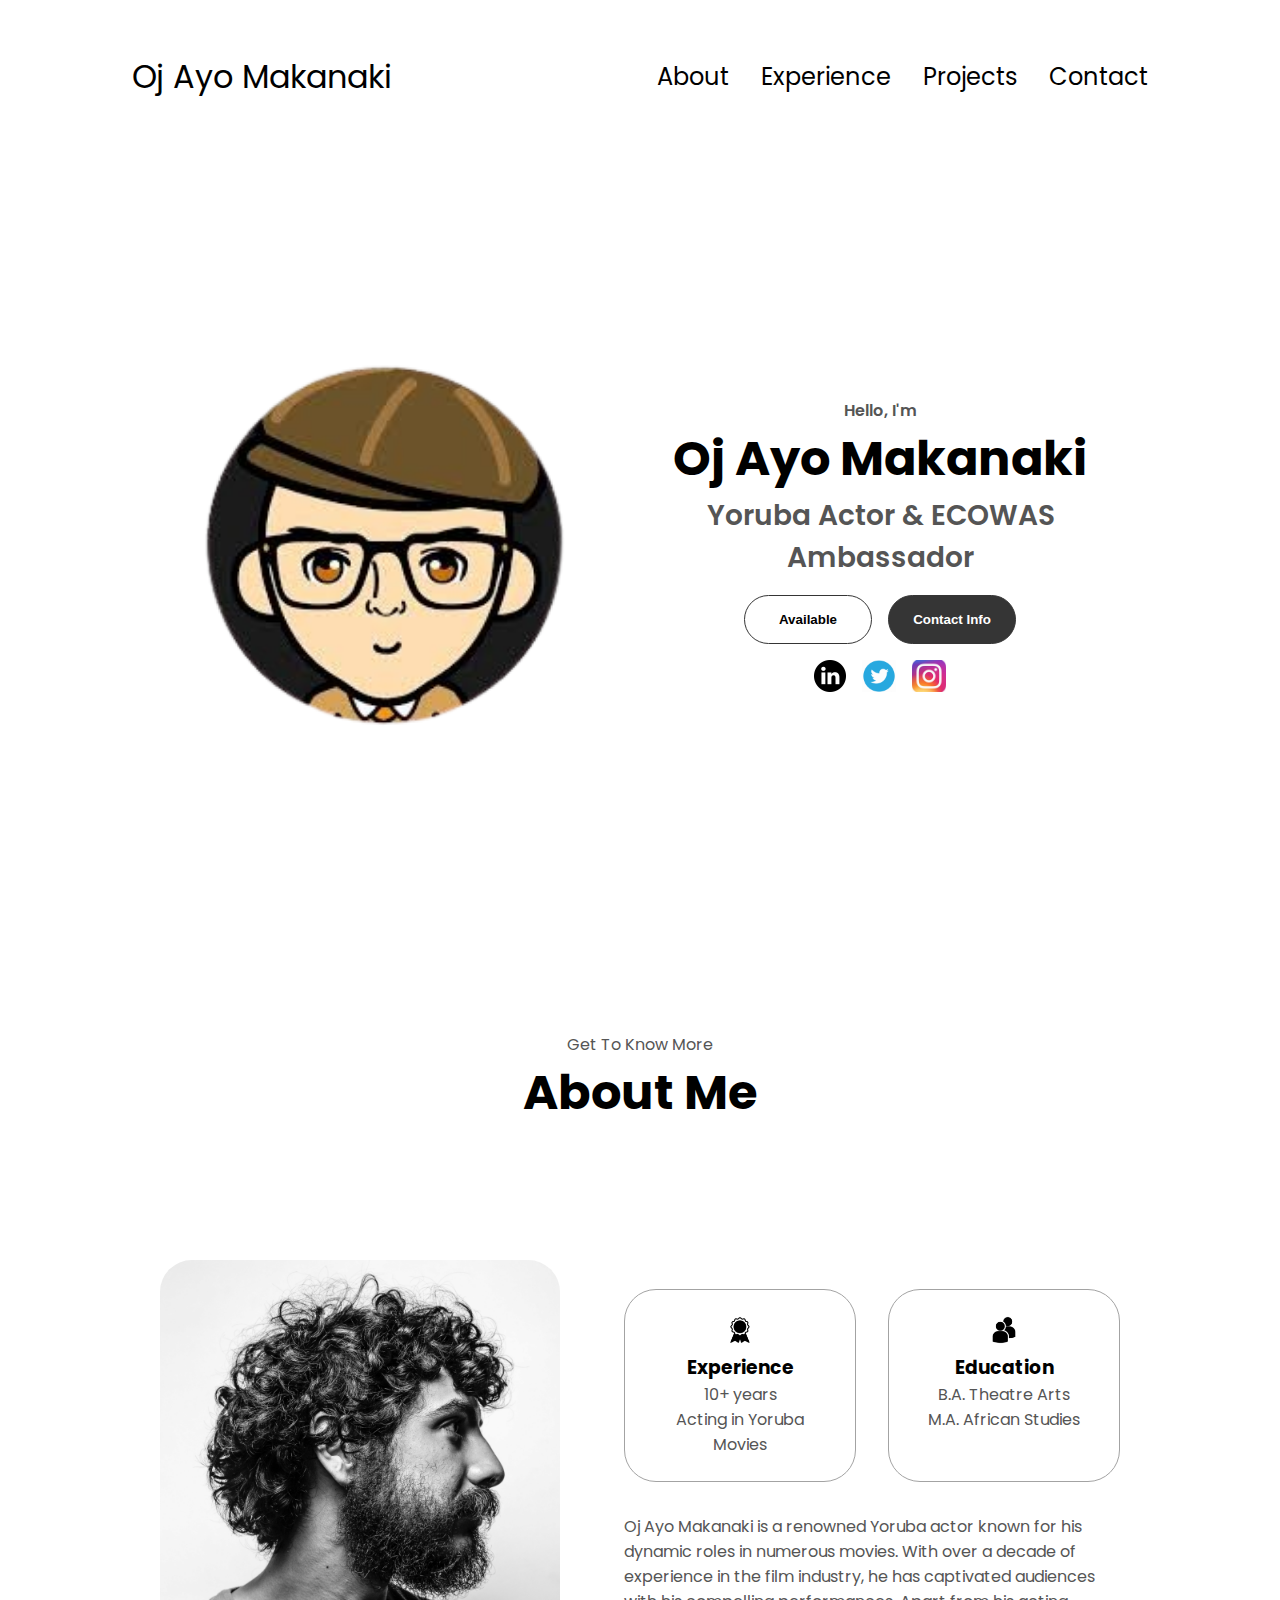
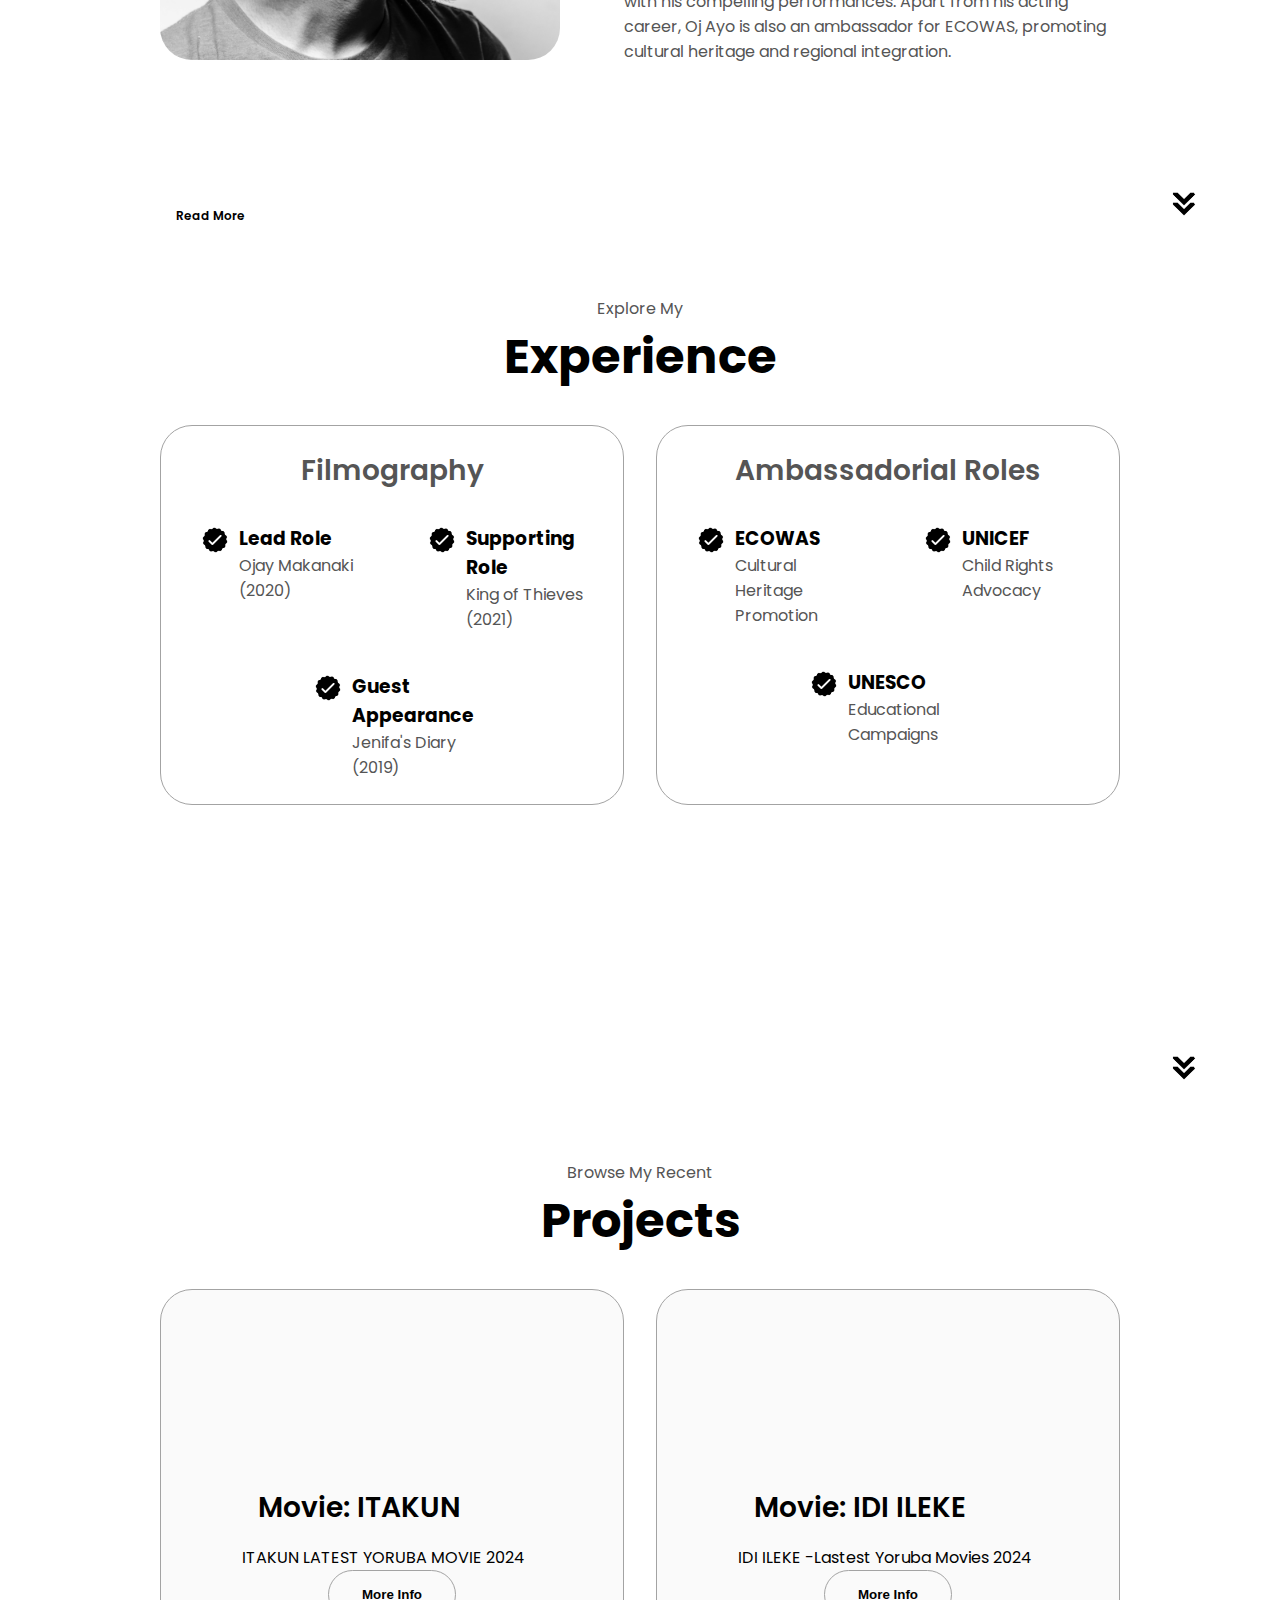
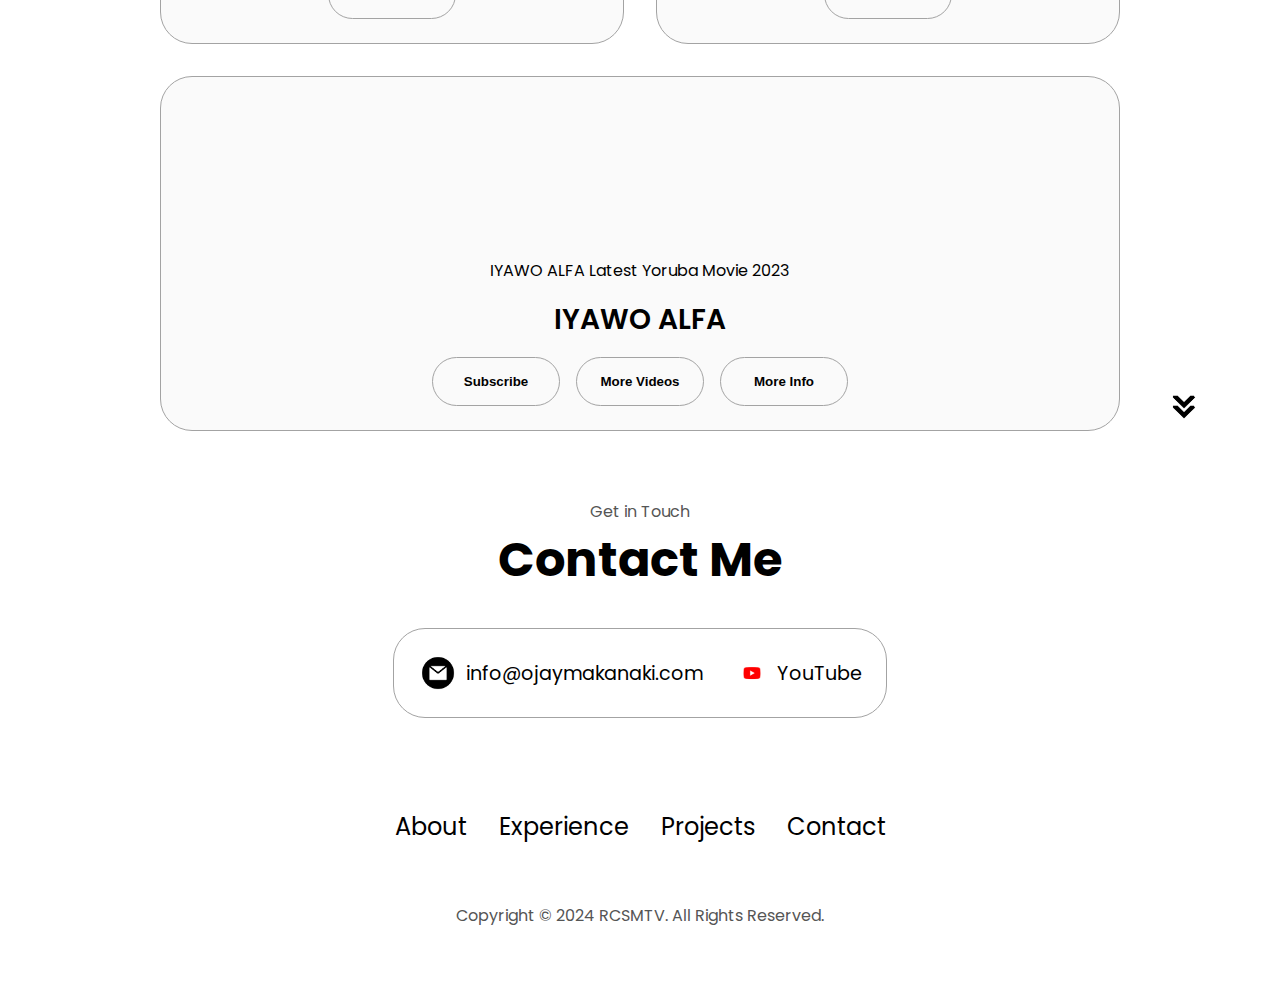
==== index.html @ 29697726 "ojay" ====
<!DOCTYPE html>
<html lang="en">
  <head>
    <meta charset="UTF-8" />
    <meta http-equiv="X-UA-Compatible" content="IE=edge" />
    <meta name="viewport" content="width=device-width, initial-scale=1.0" />
    <title>Oj Ayo Makanaki - Official Website</title>
    <link rel="icon" type="image/x-icon" href="assets/ojaysecond.webp">
    <link rel="stylesheet" href="style.css" />
    <link rel="stylesheet" href="https://cdnjs.cloudflare.com/ajax/libs/font-awesome/5.15.4/css/all.min.css">

    <link rel="stylesheet" href="mediaqueries.css" />
  </head>
  <body>
    <nav id="desktop-nav">
      <div class="logo">Oj Ayo Makanaki</div>
      <div>
        <ul class="nav-links">
          <li><a href="#about">About</a></li>
          <li><a href="#experience">Experience</a></li>
          <li><a href="#projects">Projects</a></li>
          <li><a href="#contact">Contact</a></li>
          <link rel="stylesheet" href="https://cdnjs.cloudflare.com/ajax/libs/font-awesome/4.7.0/css/font-awesome.min.css">

        </ul>
      </div>
    </nav>
    <nav id="hamburger-nav">
      <div class="logo">Oj Ayo Makanaki</div>
      <div class="hamburger-menu">
       <div class="flexmode">
        <div class="theme-toggle" onclick="toggleMode()">
              <i id="theme-icon" class="fas fa-sun"></i>
            </div>
        <div class="hamburger-icon" onclick="toggleMenu()">
          <span></span>
          <span></span>
          <span></span>
        </div>
      </div>
        <div class="menu-links">
          <li><a href="about.html" onclick="toggleMenu()">About</a></li>
          <li><a href="#experience" onclick="toggleMenu()">Experience</a></li>
          <li><a href="project.html" onclick="toggleMenu()">Projects</a></li>
          <li><a href="#contact" onclick="toggleMenu()">Contact</a></li>

        </div>
      </div>
    </nav>
    <section id="profile">
      <div class="section__pic-container">
        <img src="./assets/ojaypassport.png" alt="Oj Ayo Makanaki profile picture" />
      </div>
      <div class="section__text">
        <p class="section__text__p1">Hello, I'm</p>
        <h1 class="title">Oj Ayo Makanaki</h1>
        <p class="section__text__p2">Yoruba Actor & ECOWAS Ambassador</p>
        <div class="btn-container">
          <button
            class="btn btn-color-2"
            onclick="window.open('https://wa.me/+2348055644866')"
            
          >
            Available
          </button>
          <button class="btn btn-color-1" onclick="location.href='#contact'">
            Contact Info
          </button>
        </div>
        <div id="socials-container">
          <img
            src="./assets/linkedin.png"
            alt="My LinkedIn profile"
            class="icon"
            onclick="location.href='https://linkedin.com/'"
          />
          <img
            src="./assets/twitter.png"
            alt="My Twitter profile"
            class="icon"
            onclick="location.href='https://x.com/OJORCSM/'"
            />
          <img
            src="./assets/instagram.jpeg"
            alt="My Instagram profile"
            class="icon"
            onclick="location.href='https://www.instagram.com/royalcomputersystems/'"
            />
        </div>
      </div>
    </section>
    <section id="about">
      <p class="section__text__p1">Get To Know More</p>
      <h1 class="title">About Me</h1>
      <div class="section-container">
        <div class="section__pic-container">
          <img
            src="./assets/about-pic.png"
            alt="Profile picture"
            class="about-pic"
          />
        </div>
        <div class="about-details-container">
          <div class="about-containers">
            <div class="details-container">
              <img
                src="./assets/experience.png"
                alt="Experience icon"
                class="icon"
              />
              <h3>Experience</h3>
              <p>10+ years <br />Acting in Yoruba Movies</p>
            </div>
            <div class="details-container">
              <img
                src="./assets/education.png"
                alt="Education icon"
                class="icon"
              />
              <h3>Education</h3>
              <p>B.A. Theatre Arts<br />M.A. African Studies</p>
            </div>
          </div>
          <div class="text-container">
            <p>
              Oj Ayo Makanaki is a renowned Yoruba actor known for his dynamic roles in numerous movies. With over a decade of experience in the film industry, he has captivated audiences with his compelling performances. Apart from his acting career, Oj Ayo is also an ambassador for ECOWAS, promoting cultural heritage and regional integration.
            </p>
          </div>
        </div>
      </div>
      <img
        src="./assets/arrow.png"
        alt="Arrow icon"
        class="icon arrow"
        onclick="location.href='./#experience'"
      />
      <div
      class="btn2 btn-color-5 project-btn"
      onclick="location.href='about.html'"
    >
      Read More
    </div>
      
    </section>
    <section id="experience">
      <p class="section__text__p1">Explore My</p>
      <h1 class="title">Experience</h1>
      <div class="experience-details-container">
        <div class="about-containers">
          <div class="details-container">
            <h2 class="experience-sub-title">Filmography</h2>
            <div class="article-container">
              <article>
                <img
                  src="./assets/checkmark.png"
                  alt="Experience icon"
                  class="icon"
                />
                <div>
                  <h3>Lead Role</h3>
                  <p>Ojay Makanaki (2020)</p>
                </div>
              </article>
              <article>
                <img
                  src="./assets/checkmark.png"
                  alt="Experience icon"
                  class="icon"
                />
                <div>
                  <h3>Supporting Role</h3>
                  <p>King of Thieves (2021)</p>
                </div>
              </article>
              <article>
                <img
                  src="./assets/checkmark.png"
                  alt="Experience icon"
                  class="icon"
                />
                <div>
                  <h3>Guest Appearance</h3>
                  <p>Jenifa's Diary (2019)</p>
                </div>
              </article>
            </div>
          </div>
          <div class="details-container">
            <h2 class="experience-sub-title">Ambassadorial Roles</h2>
            <div class="article-container">
              <article>
                <img
                  src="./assets/checkmark.png"
                  alt="Experience icon"
                  class="icon"
                />
                <div>
                  <h3>ECOWAS</h3>
                  <p>Cultural Heritage Promotion</p>
                </div>
              </article>
              <article>
                <img
                  src="./assets/checkmark.png"
                  alt="Experience icon"
                  class="icon"
                />
                <div>
                  <h3>UNICEF</h3>
                  <p>Child Rights Advocacy</p>
                </div>
              </article>
              <article>
                <img
                  src="./assets/checkmark.png"
                  alt="Experience icon"
                  class="icon"
                />
                <div>
                  <h3>UNESCO</h3>
                  <p>Educational Campaigns</p>
                </div>
              </article>
            </div>
          </div>
        </div>
      </div>
      <img
        src="./assets/arrow.png"
        alt="Arrow icon"
        class="icon arrow"
        onclick="location.href='./#projects'"
      />
    </section>
    <section id="projects">
      <p class="section__text__p1">Browse My Recent</p>
      <h1 class="title">Projects</h1>
      <div class="experience-details-container">
        <div class="about-containers">
          <div class="details-container color-container">
            <div class="article-container">
              <div class="video-container">
                <!-- <iframe width="560" height="315" src="https://www.youtube.com/embed/yOn7dgq7EaM?si=h3asBCRW7bbQNazV" title="YouTube video player" frameborder="0" allow="accelerometer; autoplay; clipboard-write; encrypted-media; gyroscope; picture-in-picture; web-share" referrerpolicy="strict-origin-when-cross-origin" allowfullscreen></iframe> -->
                <iframe src="https://www.youtube.com/embed/yOn7dgq7EaM?si=h3asBCRW7bbQNazV" title="YouTube video player" frameborder="0" allow="accelerometer; autoplay; clipboard-write; encrypted-media; gyroscope; picture-in-picture; web-share" referrerpolicy="strict-origin-when-cross-origin" allowfullscreen></iframe>
                <!-- <iframe src="https://www.youtube.com/embed/videoid1" frameborder="0" allowfullscreen></iframe> -->
                <h2 class="experience-sub-title project-title">Movie: ITAKUN</h2>

                
                <div class="video-info">
                    <div class="video-title">ITAKUN LATEST YORUBA MOVIE 2024 
                    </div>
                    <!-- <div class="video-description">Description for Video 1</div> -->
                </div>
            </div>
            </div>
            <div class="btn-container">
              <button
                class="btn btn-color-2 project-btn"
                onclick="location.href=''"
              >
                More Info
              </button>
            </div>
          </div>
          <div class="details-container color-container">
            <div class="article-container">
              <div class="video-container">
                <iframe src="https://www.youtube.com/embed/Wt8UwerJiQE?si=fiN_J9uDsz2M_bvx" title="YouTube video player" frameborder="0" allow="accelerometer; autoplay; clipboard-write; encrypted-media; gyroscope; picture-in-picture; web-share" referrerpolicy="strict-origin-when-cross-origin" allowfullscreen></iframe>                <div class="video-info">
                  <h2 class="experience-sub-title project-title">Movie: IDI ILEKE</h2>
  
                  <div class="video-title">IDI ILEKE -Lastest Yoruba Movies 2024</div>
                    <!-- <div class="video-description">Description for Video 1</div> -->
                </div>
            </div>
            </div>
            <div class="btn-container">
              <button
                class="btn btn-color-2 project-btn"
                onclick="location.href=''"
              >
                More Info
              </button>
            </div>
          </div>
          <div class="details-container color-container">
            <div class="article-container">
              <div class="video-container">
                <iframe src="https://www.youtube.com/embed/vRbIFMi7KKI?si=ddQ2n1kPzGwtmfDf" title="YouTube video player" frameborder="0" allow="accelerometer; autoplay; clipboard-write; encrypted-media; gyroscope; picture-in-picture; web-share" referrerpolicy="strict-origin-when-cross-origin" allowfullscreen></iframe>                <div class="video-info">
                    <div class="video-title">IYAWO ALFA Latest Yoruba Movie 2023</div>
                    <!-- <div class="video-description">Description for Video 1</div> -->
                </div>
            </div>
          </div>
          <h2 class="experience-sub-title project-title">IYAWO ALFA</h2>
          <div class="btn-container">
            <button
              class="btn btn-color-2 project-btn"
              onclick="location.href='https://www.youtube.com/@rcsmtv'"
            >
              Subscribe
            </button>
            <button
              class="btn btn-color-2 project-btn"
              onclick="location.href='project.html'"
            >
              More Videos
            </button>
            <button
              class="btn btn-color-2 project-btn"
              onclick="location.href=''"
            >
              More Info
            </button>
          </div>
        </div>
      </div>
    </div>
    <img
      src="./assets/arrow.png"
      alt="Arrow icon"
      class="icon arrow"
      onclick="location.href='./#contact'"
    />
  </section>
  <section id="contact">
    <p class="section__text__p1">Get in Touch</p>
    <h1 class="title">Contact Me</h1>
    <div class="contact-info-upper-container">
      <div class="contact-info-container">
        <img
          src="./assets/email.png"
          alt="Email icon"
          class="icon contact-icon email-icon"
        />
        <p><a href="mailto:info@ojaymakanaki.com">info@ojaymakanaki.com</a></p>
      </div>
      <div class="contact-info-container">
        <img
          src="./assets/youtube.png"
          alt="LinkedIn icon"
          class="icon contact-icon"
        />
        <p><a href="https://www.youtube.com/@rcsmtv">YouTube</a></p>
      </div>
    </div>
  </section>
  <footer>
    <nav>
      <div class="nav-links-container">
        <ul class="nav-links">
          <li><a href="#about">About</a></li>
          <li><a href="#experience">Experience</a></li>
          <li><a href="#projects">Projects</a></li>
          <li><a href="#contact">Contact</a></li>
        </ul>
      </div>
    </nav>
    <p>Copyright &#169; 2024 RCSMTV. All Rights Reserved.</p>
  </footer>
  <script src="script.js"></script>
</body>
</html>
---- style.css ----
/* GENERAL */

@import url("https://fonts.googleapis.com/css2?family=Poppins:wght@300;400;500;600&display=swap");

* {
  margin: 0;
  padding: 0;
}

body {
  font-family: "Poppins", sans-serif;
  transition: background-color 0.3s, color 0.3s;
}

.dark-mode {
  background-color: #121212;
  color: #e0e0e0;
}

/* Dark Mode for Sections */
.dark-mode nav,
.dark-mode .nav-links a {
  background-color: #1e1e1e;
  color: #e0e0e0;
}

.dark-mode .section__text,
.dark-mode .about-details-container,
.dark-mode .experience-details-container,
.dark-mode .contact-info-upper-container {
  background-color: #1e1e1e;
  color: #e0e0e0;
}

.dark-mode .btn,
.dark-mode .icon,
.dark-mode a {
  color: #e0e0e0;
}

/* Dark Mode for Specific Elements */
.dark-mode .details-container {
  background-color: #2c2c2c;
  border-color: #555;
}

.dark-mode .hamburger-icon span {
  background-color: #e0e0e0;
}

.dark-mode .menu-links {
  background-color: #1e1e1e;
}

.dark-mode .icon {
  filter: invert(1);
}

.theme-toggle i {
  cursor: pointer;
  transition: color 0.3s;
}

.dark-mode .theme-toggle i {
  color: #e0e0e0;
}

.theme-toggle i {
  color: #f1c40f;
}

html {
  scroll-behavior: smooth;
}

p {
  color: rgb(85, 85, 85);
}

/* TRANSITION */

a,
.btn {
  transition: all 300ms ease;
}

/* DESKTOP NAV */

nav,
.nav-links {
  display: flex;
}

nav {
  justify-content: space-around;
  align-items: center;
  height: 17vh;
}

.nav-links {
  gap: 2rem;
  list-style: none;
  font-size: 1.5rem;
}

a {
  color: black;
  text-decoration: none;
  text-decoration-color: white;
}

a:hover {
  color: grey;
  text-decoration: underline;
  text-underline-offset: 1rem;
  text-decoration-color: rgb(181, 181, 181);
}

.logo {
  font-size: 2rem;
}

.logo:hover {
  cursor: default;
}

/* HAMBURGER MENU */

.flexmode{
  display: flex;
  gap: 15px;
}

#hamburger-nav {
  display: none;
}

.hamburger-menu {
  position: relative;
  display: inline-block;
}

.hamburger-icon {
  display: flex;
  flex-direction: column;
  justify-content: space-between;
  height: 24px;
  width: 30px;
  cursor: pointer;
}

.hamburger-icon span {
  width: 100%;
  height: 2px;
  background-color: black;
  transition: all 0.3 ease-in-out;
}

.menu-links {
  position: absolute;
  top: 100%;
  right: 0;
  background-color: white;
  width: fit-content;
  max-height: 0;
  overflow: hidden;
  transition: all 0.3 ease-in-out;
}

.menu-links a {
  display: block;
  padding: 10px;
  text-align: center;
  font-size: 1.5rem;
  color: black;
  text-decoration: none;
  transition: all 0.3 ease-in-out;
}

.menu-links li {
  list-style: none;
}

.menu-links.open {
  max-height: 300px;
}

.hamburger-icon.open span:first-child {
  transform: rotate(45deg) translate(10px, 5px);
}

.hamburger-icon.open span:nth-child(2) {
  opacity: 0;
}

.hamburger-icon.open span:last-child {
  transform: rotate(-45deg) translate(10px, -5px);
}

.hamburger-icon span:first-child {
  transform: none;
}

.hamburger-icon span:first-child {
  opacity: 1;
}

.hamburger-icon span:first-child {
  transform: none;
}

/* SECTIONS */

section {
  padding-top: 4vh;
  height: 96vh;
  margin: 0 10rem;
  box-sizing: border-box;
  min-height: fit-content;
}

.section-container {
  display: flex;
}

/* PROFILE SECTION */

#profile {
  display: flex;
  justify-content: center;
  gap: 5rem;
  height: 80vh;
}

.section__pic-container {
  display: flex;
  height: 400px;
  width: 400px;
  margin: auto 0;
}

.section__text {
  align-self: center;
  text-align: center;
}

.section__text p {
  font-weight: 600;
}

.section__text__p1 {
  text-align: center;
}

.section__text__p2 {
  font-size: 1.75rem;
  margin-bottom: 1rem;
}

.title {
  font-size: 3rem;
  text-align: center;
}

#socials-container {
  display: flex;
  justify-content: center;
  margin-top: 1rem;
  gap: 1rem;
}

/* ICONS */

.icon {
  cursor: pointer;
  height: 2rem;
}

/* BUTTONS */

.btn-container {
  display: flex;
  justify-content: center;
  gap: 1rem;
}

.btn {
  font-weight: 600;
  transition: all 300ms ease;
  padding: 1rem;
  width: 8rem;
  border-radius: 2rem;
}


.btn2 {
  font-weight: 600;
  cursor: pointer;
  transition: all 300ms ease;
  padding: 1rem;
  width: 5rem;
  font-size: 12px;
  border-radius: 2rem;
  justify-content: center;
  align-items: center;
}

.btn-color-1,
.btn-color-2 {
  border: rgb(53, 53, 53) 0.1rem solid;
}



.btn-color-1:hover,
.btn-color-2:hover {
  cursor: pointer;
}

.btn-color-1,
.btn-color-2:hover {
  background: rgb(53, 53, 53);
  color: white;
}

.btn-color-1:hover {
  background: rgb(0, 0, 0);
}

.btn-color-2 {
  background: none;
}

.btn-color-2:hover {
  border: rgb(255, 255, 255) 0.1rem solid;
}

.btn-container {
  gap: 1rem;
}

/* ABOUT SECTION */

#about {
  position: relative;
}

.about-containers {
  gap: 2rem;
  margin-bottom: 2rem;
  margin-top: 2rem;
}

.about-details-container {
  justify-content: center;
  flex-direction: column;
}

.about-containers,
.about-details-container {
  display: flex;
}

.about-pic {
  border-radius: 2rem;
}

.arrow {
  position: absolute;
  right: -5rem;
  bottom: 2.5rem;
}

.details-container {
  padding: 1.5rem;
  flex: 1;
  background: white;
  border-radius: 2rem;
  border: rgb(53, 53, 53) 0.1rem solid;
  border-color: rgb(163, 163, 163);
  text-align: center;
}

.section-container {
  gap: 4rem;
  height: 80%;
}

.section__pic-container {
  height: 400px;
  width: 400px;
  margin: auto 0;
}

/* EXPERIENCE SECTION */

#experience {
  position: relative;
}

.experience-sub-title {
  color: rgb(85, 85, 85);
  font-weight: 600;
  font-size: 1.75rem;
  margin-bottom: 2rem;
}

.experience-details-container {
  display: flex;
  justify-content: center;
  flex-direction: column;
}

.article-container {
  display: flex;
  text-align: initial;
  flex-wrap: wrap;
  flex-direction: row;
  gap: 2.5rem;
  justify-content: space-around;
}

article {
  display: flex;
  width: 10rem;
  justify-content: space-around;
  gap: 0.5rem;
}

article .icon {
  cursor: default;
}

/* PROJECTS SECTION */

#projects {
  position: relative;
}

.color-container {
  border-color: rgb(163, 163, 163);
  background: rgb(250, 250, 250);
}

.project-img {
  border-radius: 2rem;
  width: 90%;
  height: 90%;
}

.project-title {
  margin: 1rem;
  color: black;
}

.project-btn {
  color: black;
  border-color: rgb(163, 163, 163);
}

/* CONTACT */

#contact {
  display: flex;
  justify-content: center;
  flex-direction: column;
  height: 70vh;
}

.contact-info-upper-container {
  display: flex;
  justify-content: center;
  border-radius: 2rem;
  border: rgb(53, 53, 53) 0.1rem solid;
  border-color: rgb(163, 163, 163);
  background: (250, 250, 250);
  margin: 2rem auto;
  padding: 0.5rem;
}

.contact-info-container {
  display: flex;
  align-items: center;
  justify-content: center;
  gap: 0.5rem;
  margin: 1rem;
}

.contact-info-container p {
  font-size: larger;
}

.contact-icon {
  cursor: default;
}

.email-icon {
  height: 2.5rem;
}

/* FOOTER SECTION */

footer {
  height: 26vh;
  margin: 0 1rem;
}

footer p {
  text-align: center;
}
---- mediaqueries.css ----
@media screen and (max-width: 1400px) {
  #profile {
    height: 83vh;
    margin-bottom: 6rem;
  }
  .about-containers {
    flex-wrap: wrap;
  }
  #contact,
  #projects {
    height: fit-content;
  }
}

@media screen and (max-width: 1200px) {
  #desktop-nav {
    display: none;
  }
  #hamburger-nav {
    display: flex;
  }
  #experience,
  .experience-details-container {
    margin-top: 2rem;
  }
  #profile,
  .section-container {
    display: block;
  }
  .arrow {
    display: none;
  }
  section,
  .section-container {
    height: fit-content;
  }
  section {
    margin: 0 5%;
  }
  .section__pic-container {
    width: 275px;
    height: 275px;
    margin: 0 auto 2rem;
  }
  .about-containers {
    margin-top: 0;
  }
}

@media screen and (max-width: 600px) {
  #contact,
  footer {
    height: 40vh;
  }
  #profile {
    height: 83vh;
    margin-bottom: 0;
  }
  article {
    font-size: 1rem;
  }
  footer nav {
    height: fit-content;
    margin-bottom: 2rem;
  }
  .about-containers,
  .contact-info-upper-container,
  .btn-container {
    flex-wrap: wrap;
  }
  .contact-info-container {
    margin: 0;
  }
  .contact-info-container p,
  .nav-links li a {
    font-size: 1rem;
  }
  .experience-sub-title {
    font-size: 1.25rem;
  }
  .logo {
    font-size: 1.5rem;
  }
  .nav-links {
    flex-direction: column;
    gap: 0.5rem;
    text-align: center;
  }
  .section__pic-container {
    width: auto;
    height: 46vw;
    justify-content: center;
  }
  .section__text__p2 {
    font-size: 1.25rem;
  }
  .title {
    font-size: 2rem;
  }
  .text-container {
    text-align: justify;
  }
}
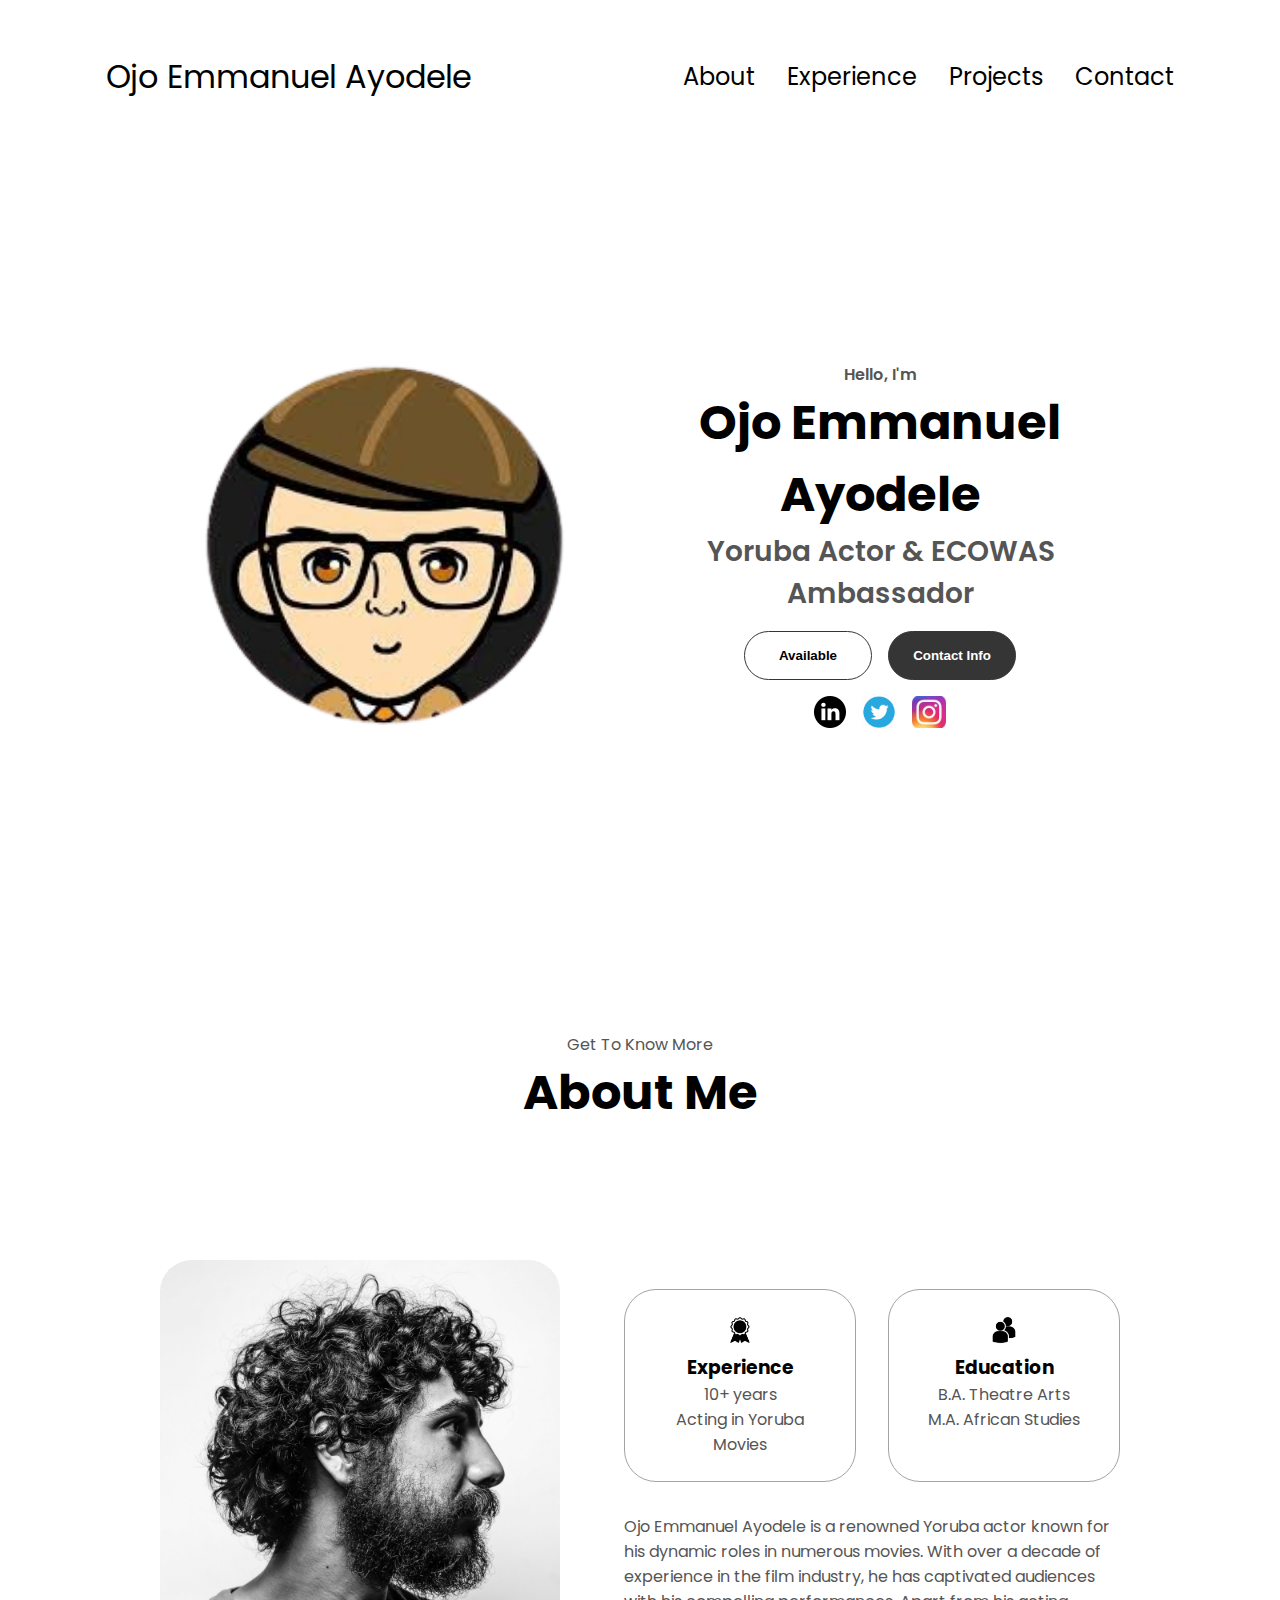
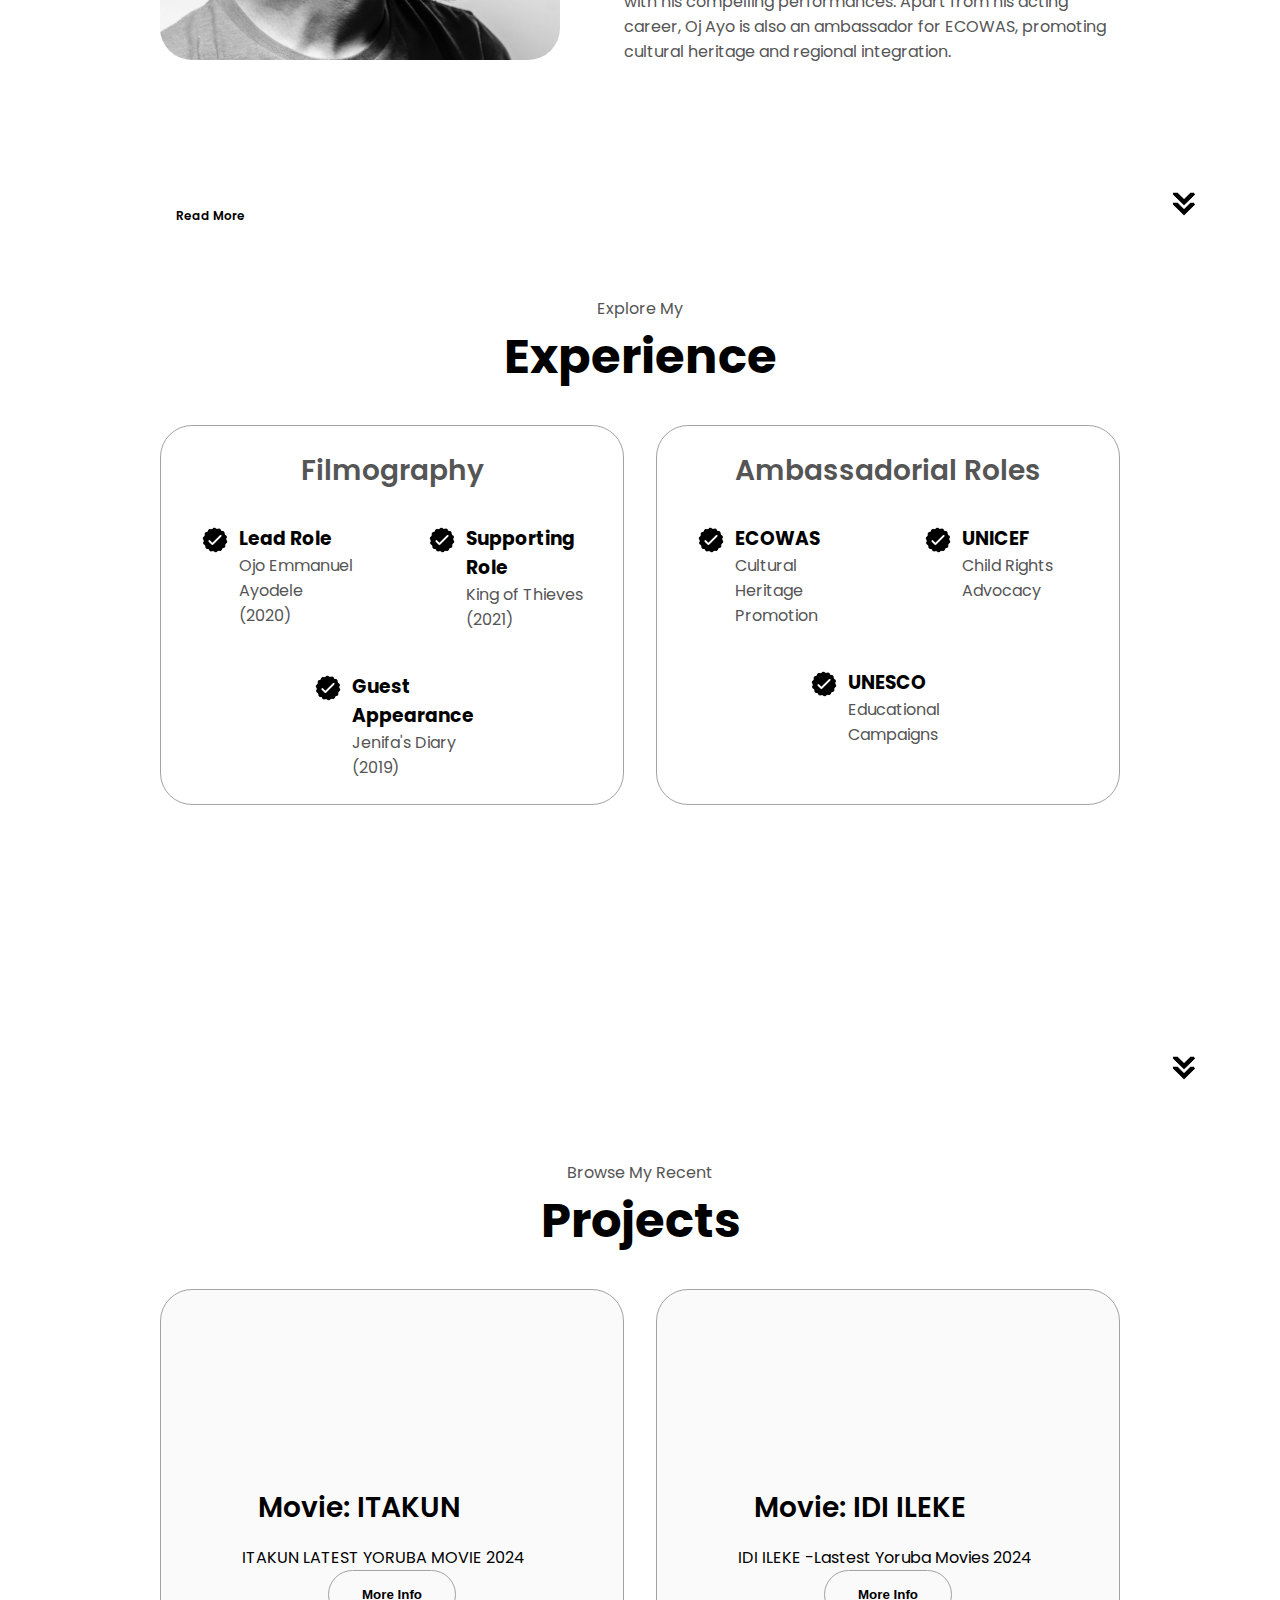
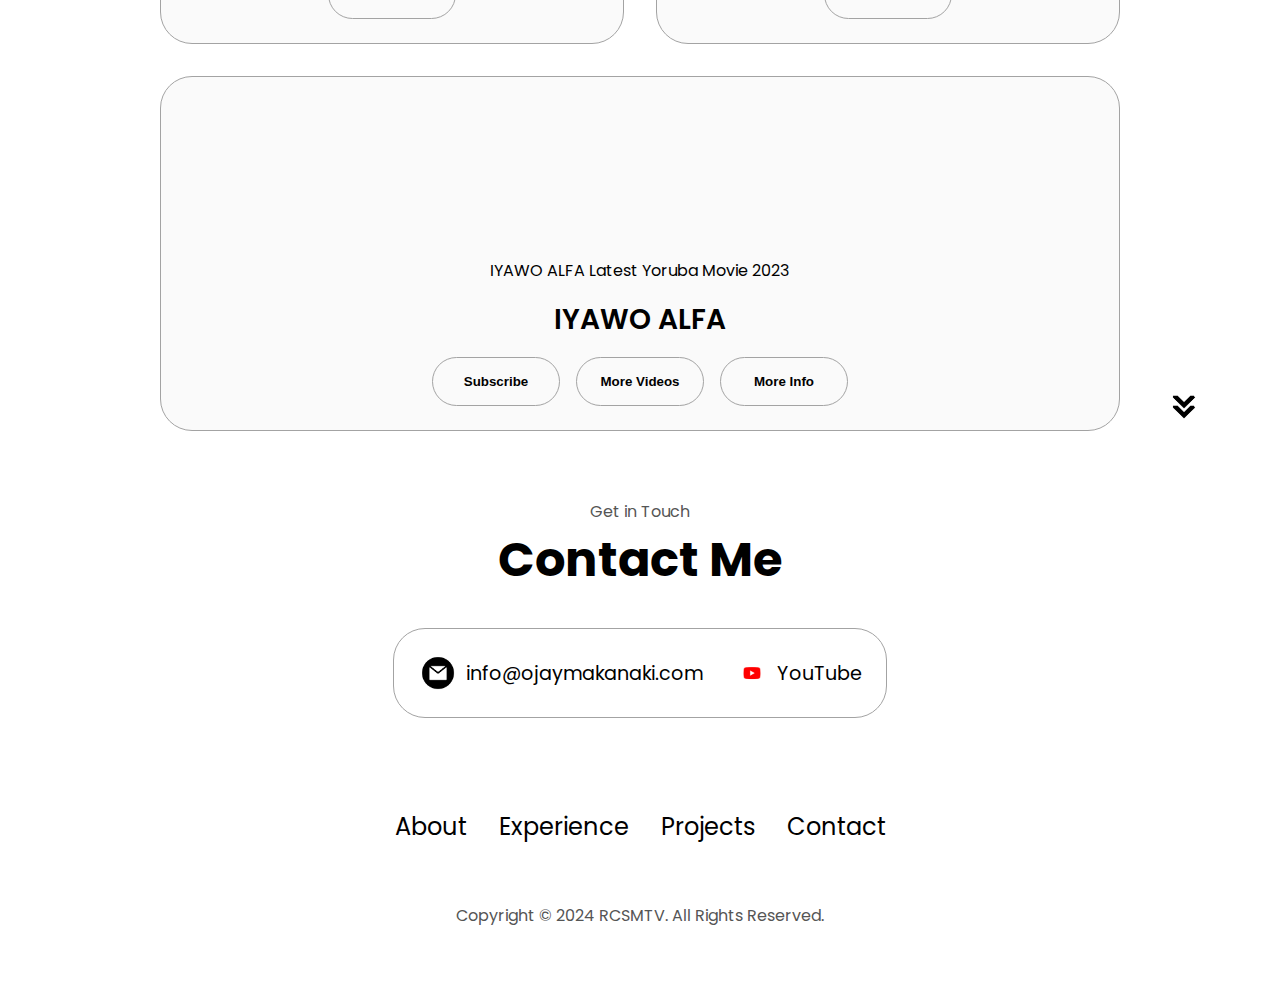
==== commit 89a2f086: "Update index.html" ====
--- a/index.html
+++ b/index.html
@@ -13,7 +13,7 @@
   </head>
   <body>
     <nav id="desktop-nav">
-      <div class="logo">Oj Ayo Makanaki</div>
+      <div class="logo">Ojo Emmanuel Ayodele</div>
       <div>
         <ul class="nav-links">
           <li><a href="#about">About</a></li>
@@ -26,7 +26,7 @@
       </div>
     </nav>
     <nav id="hamburger-nav">
-      <div class="logo">Oj Ayo Makanaki</div>
+      <div class="logo">Ojo Emmanuel Ayodele</div>
       <div class="hamburger-menu">
        <div class="flexmode">
         <div class="theme-toggle" onclick="toggleMode()">
@@ -53,7 +53,7 @@
       </div>
       <div class="section__text">
         <p class="section__text__p1">Hello, I'm</p>
-        <h1 class="title">Oj Ayo Makanaki</h1>
+        <h1 class="title">Ojo Emmanuel Ayodele</h1>
         <p class="section__text__p2">Yoruba Actor & ECOWAS Ambassador</p>
         <div class="btn-container">
           <button
@@ -123,7 +123,7 @@
           </div>
           <div class="text-container">
             <p>
-              Oj Ayo Makanaki is a renowned Yoruba actor known for his dynamic roles in numerous movies. With over a decade of experience in the film industry, he has captivated audiences with his compelling performances. Apart from his acting career, Oj Ayo is also an ambassador for ECOWAS, promoting cultural heritage and regional integration.
+              Ojo Emmanuel Ayodele is a renowned Yoruba actor known for his dynamic roles in numerous movies. With over a decade of experience in the film industry, he has captivated audiences with his compelling performances. Apart from his acting career, Oj Ayo is also an ambassador for ECOWAS, promoting cultural heritage and regional integration.
             </p>
           </div>
         </div>
@@ -158,7 +158,7 @@
                 />
                 <div>
                   <h3>Lead Role</h3>
-                  <p>Ojay Makanaki (2020)</p>
+                  <p>Ojo Emmanuel Ayodele (2020)</p>
                 </div>
               </article>
               <article>
@@ -361,4 +361,4 @@
 </body>
 </html>
 
-             +             
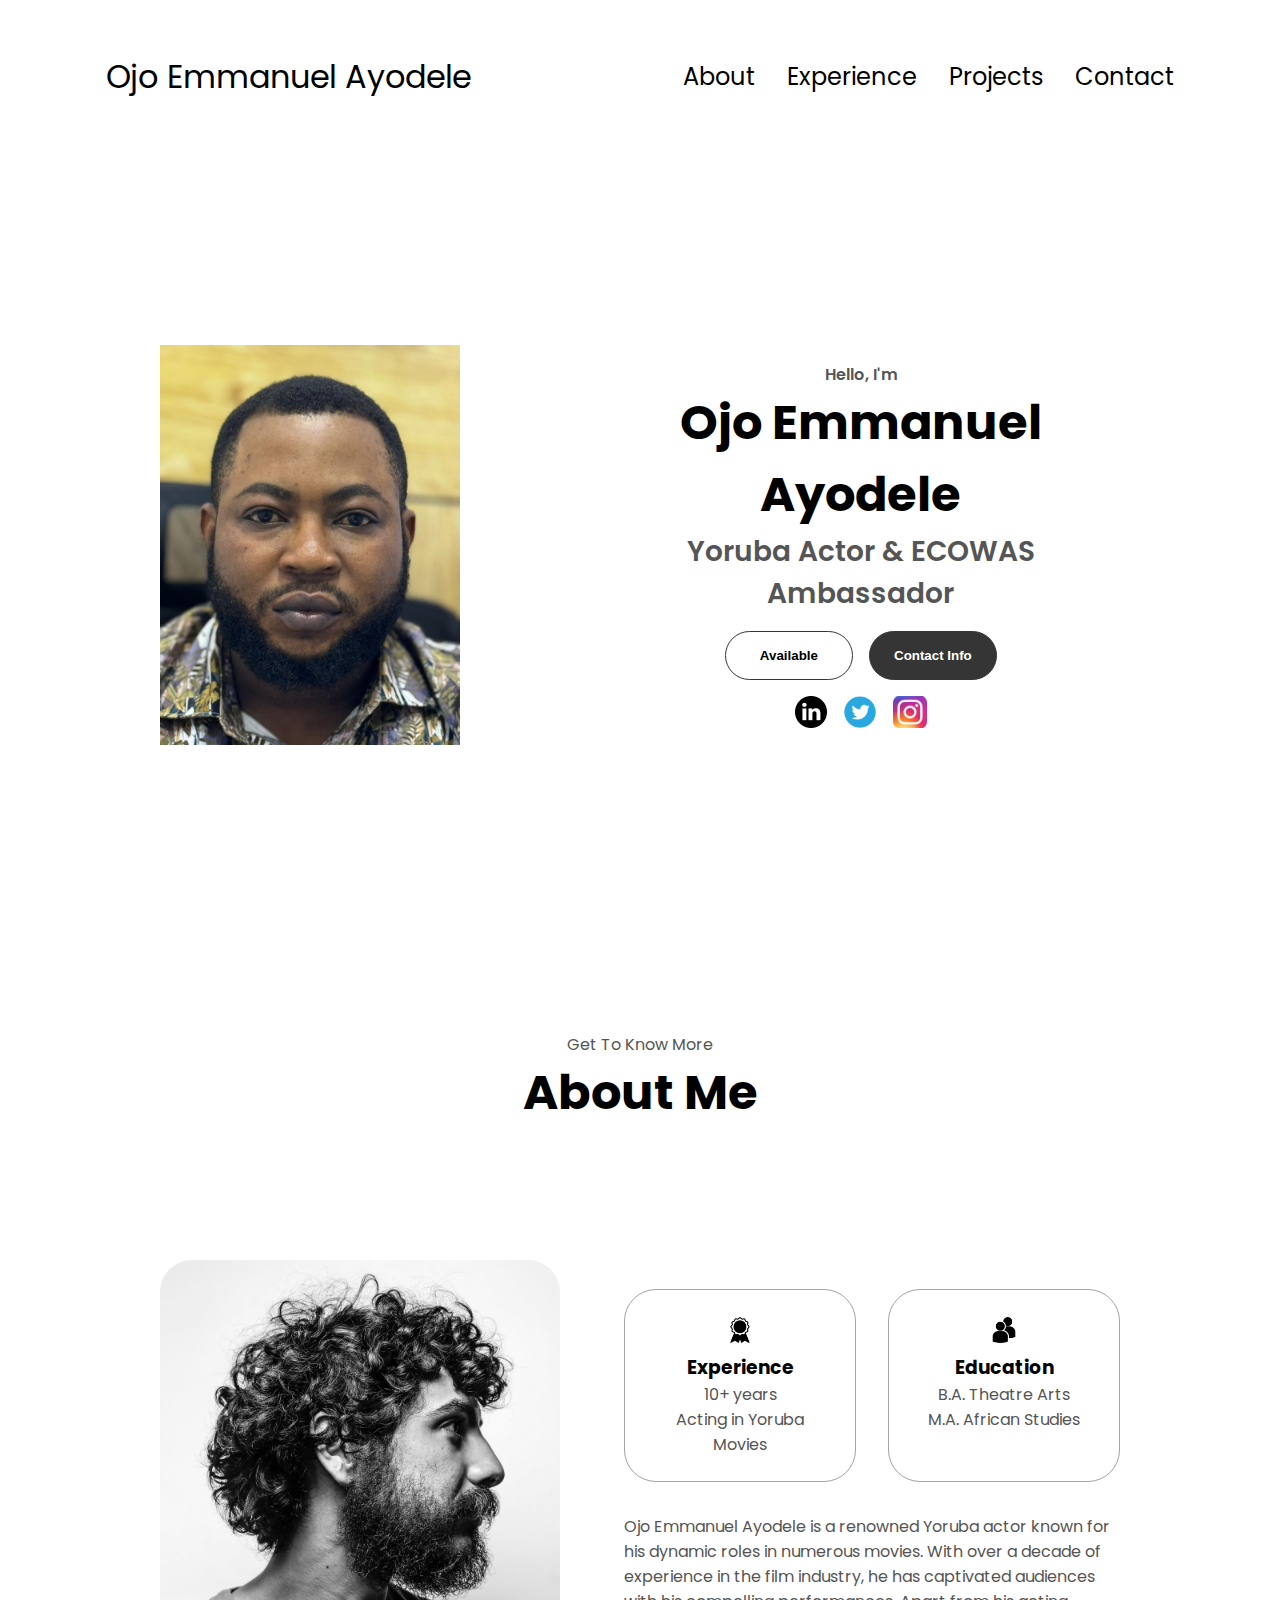
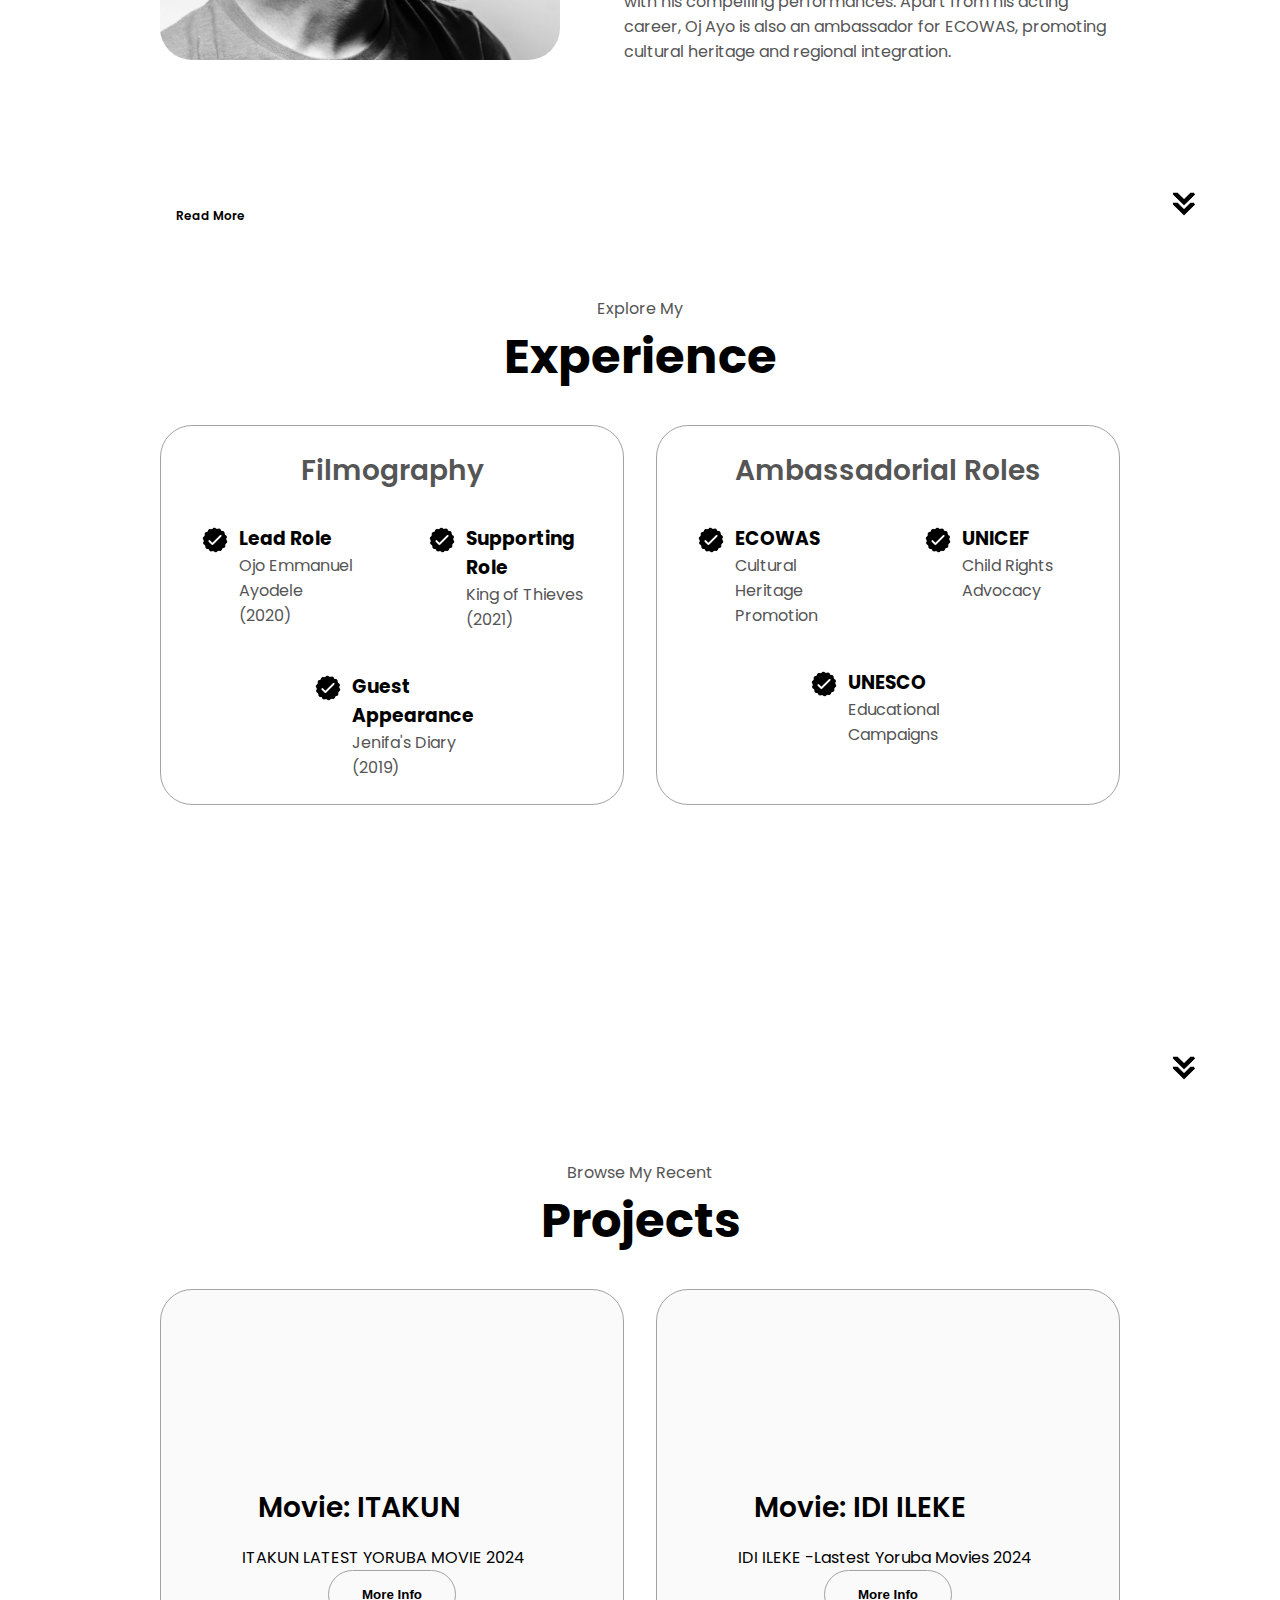
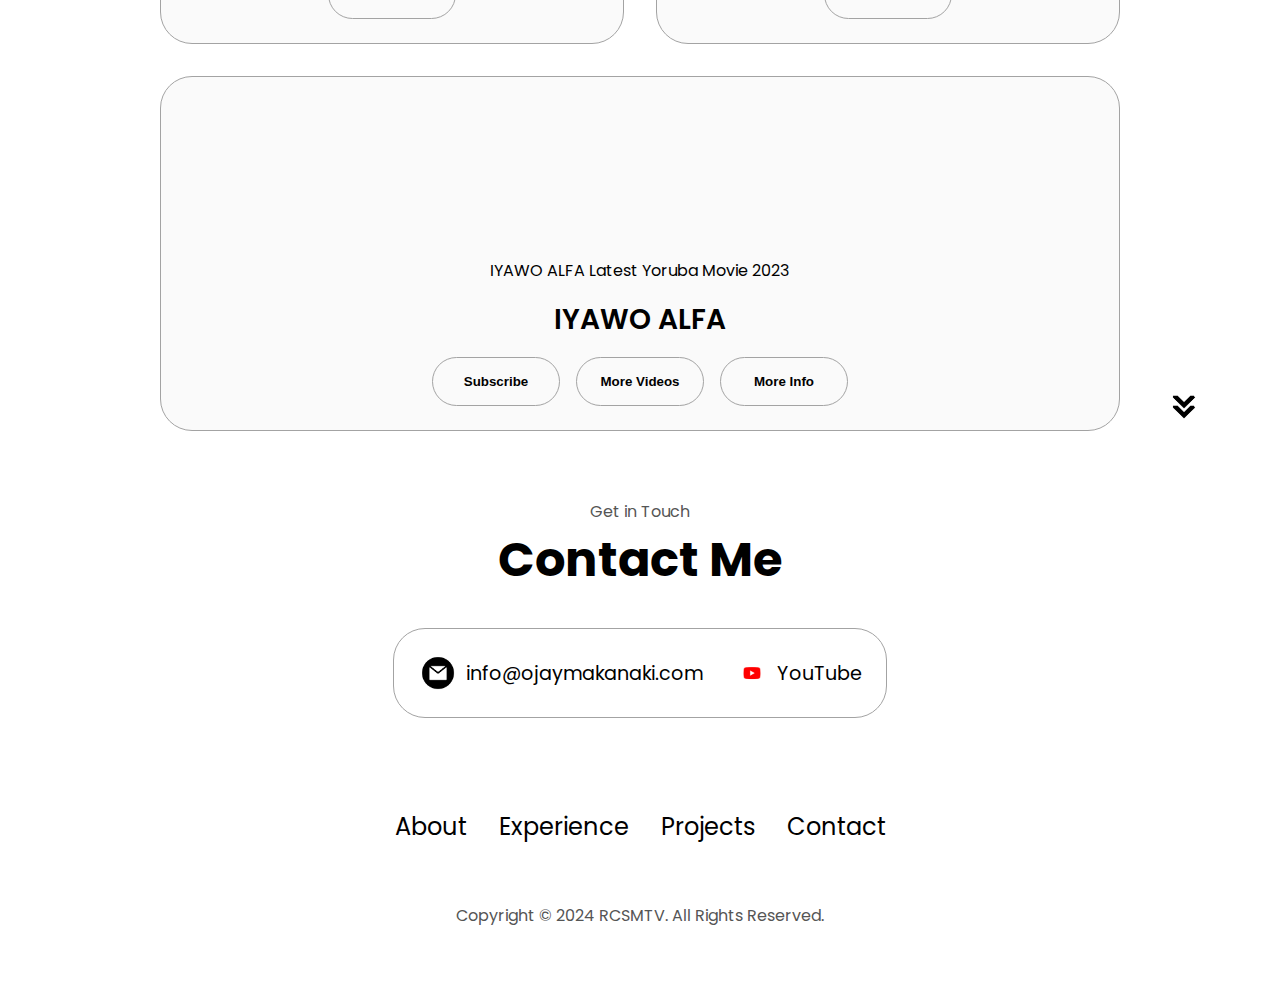
==== commit 2a53fb32: "Update index.html" ====
--- a/index.html
+++ b/index.html
@@ -49,7 +49,7 @@
     </nav>
     <section id="profile">
       <div class="section__pic-container">
-        <img src="./assets/ojaypassport.png" alt="Oj Ayo Makanaki profile picture" />
+        <img src="./assets/realojay.jpg" alt="Oj Ayo Makanaki profile picture" class="profile-pic" />
       </div>
       <div class="section__text">
         <p class="section__text__p1">Hello, I'm</p>
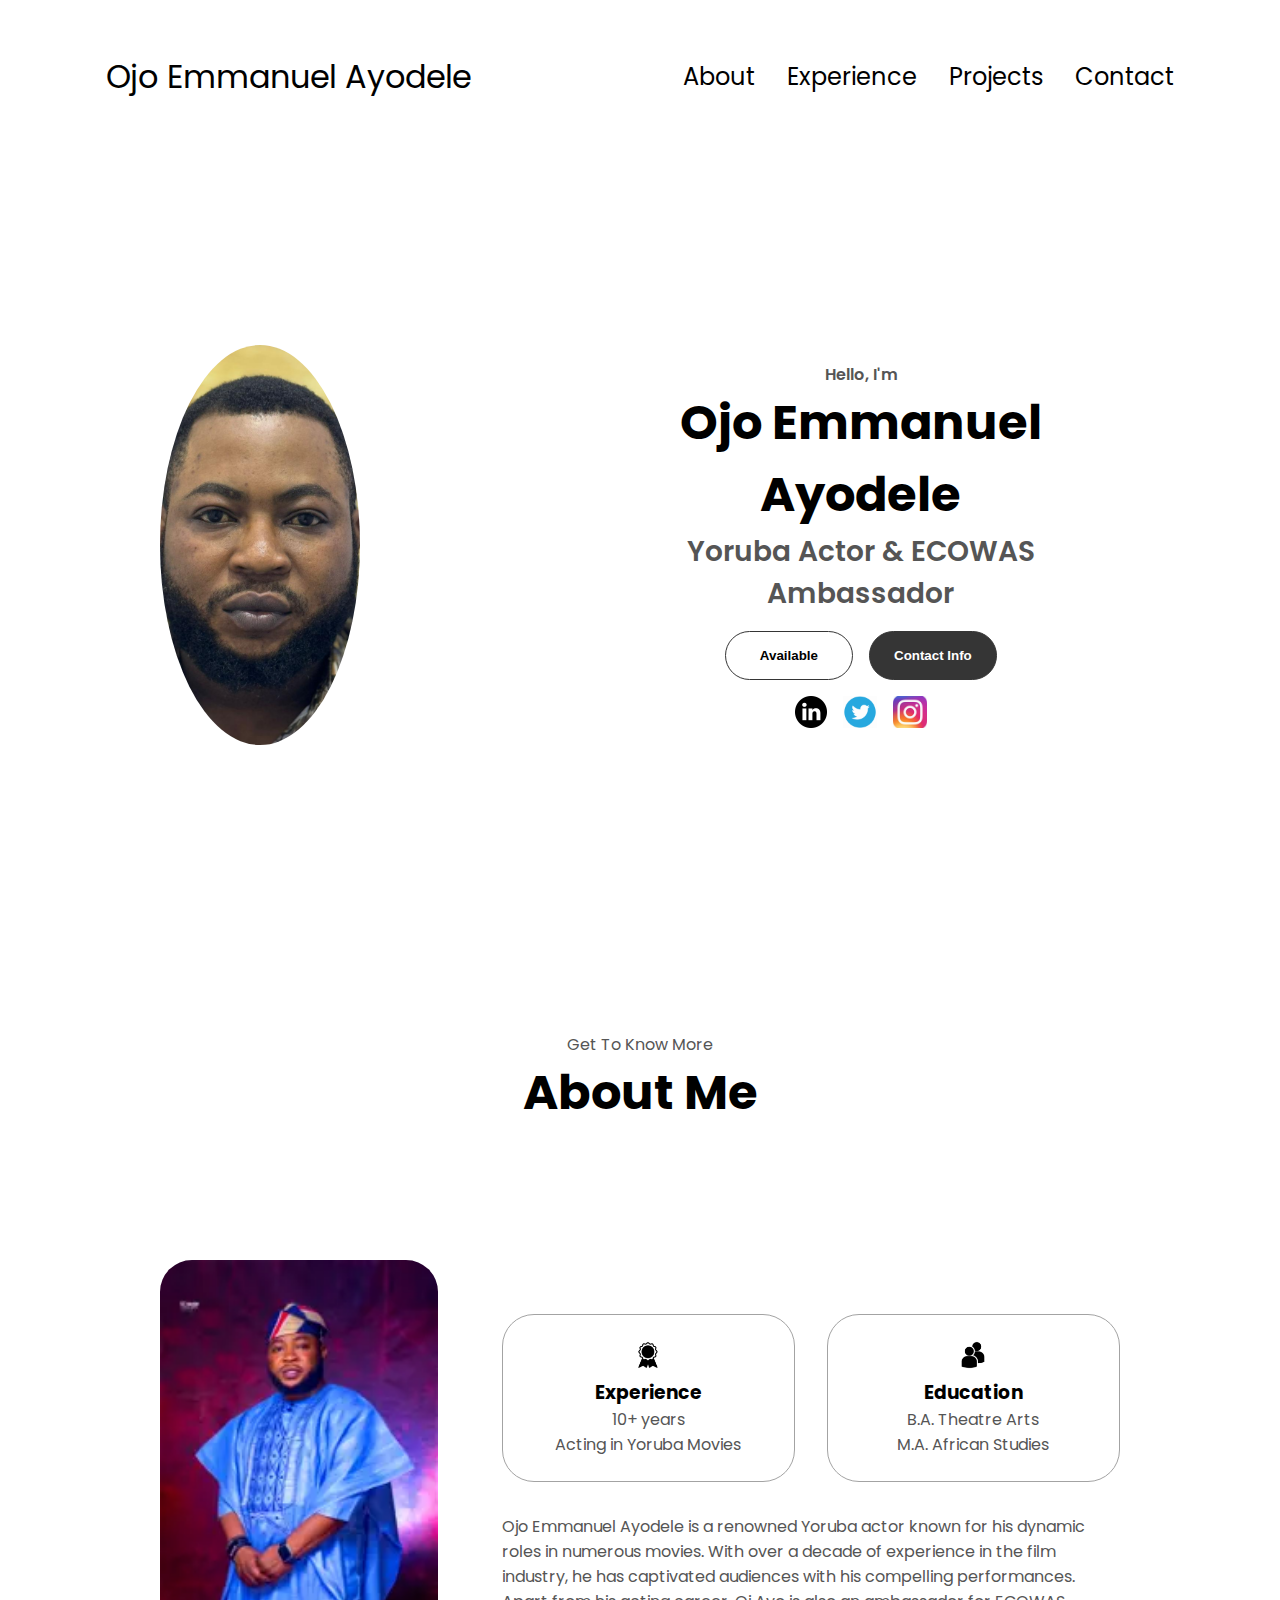
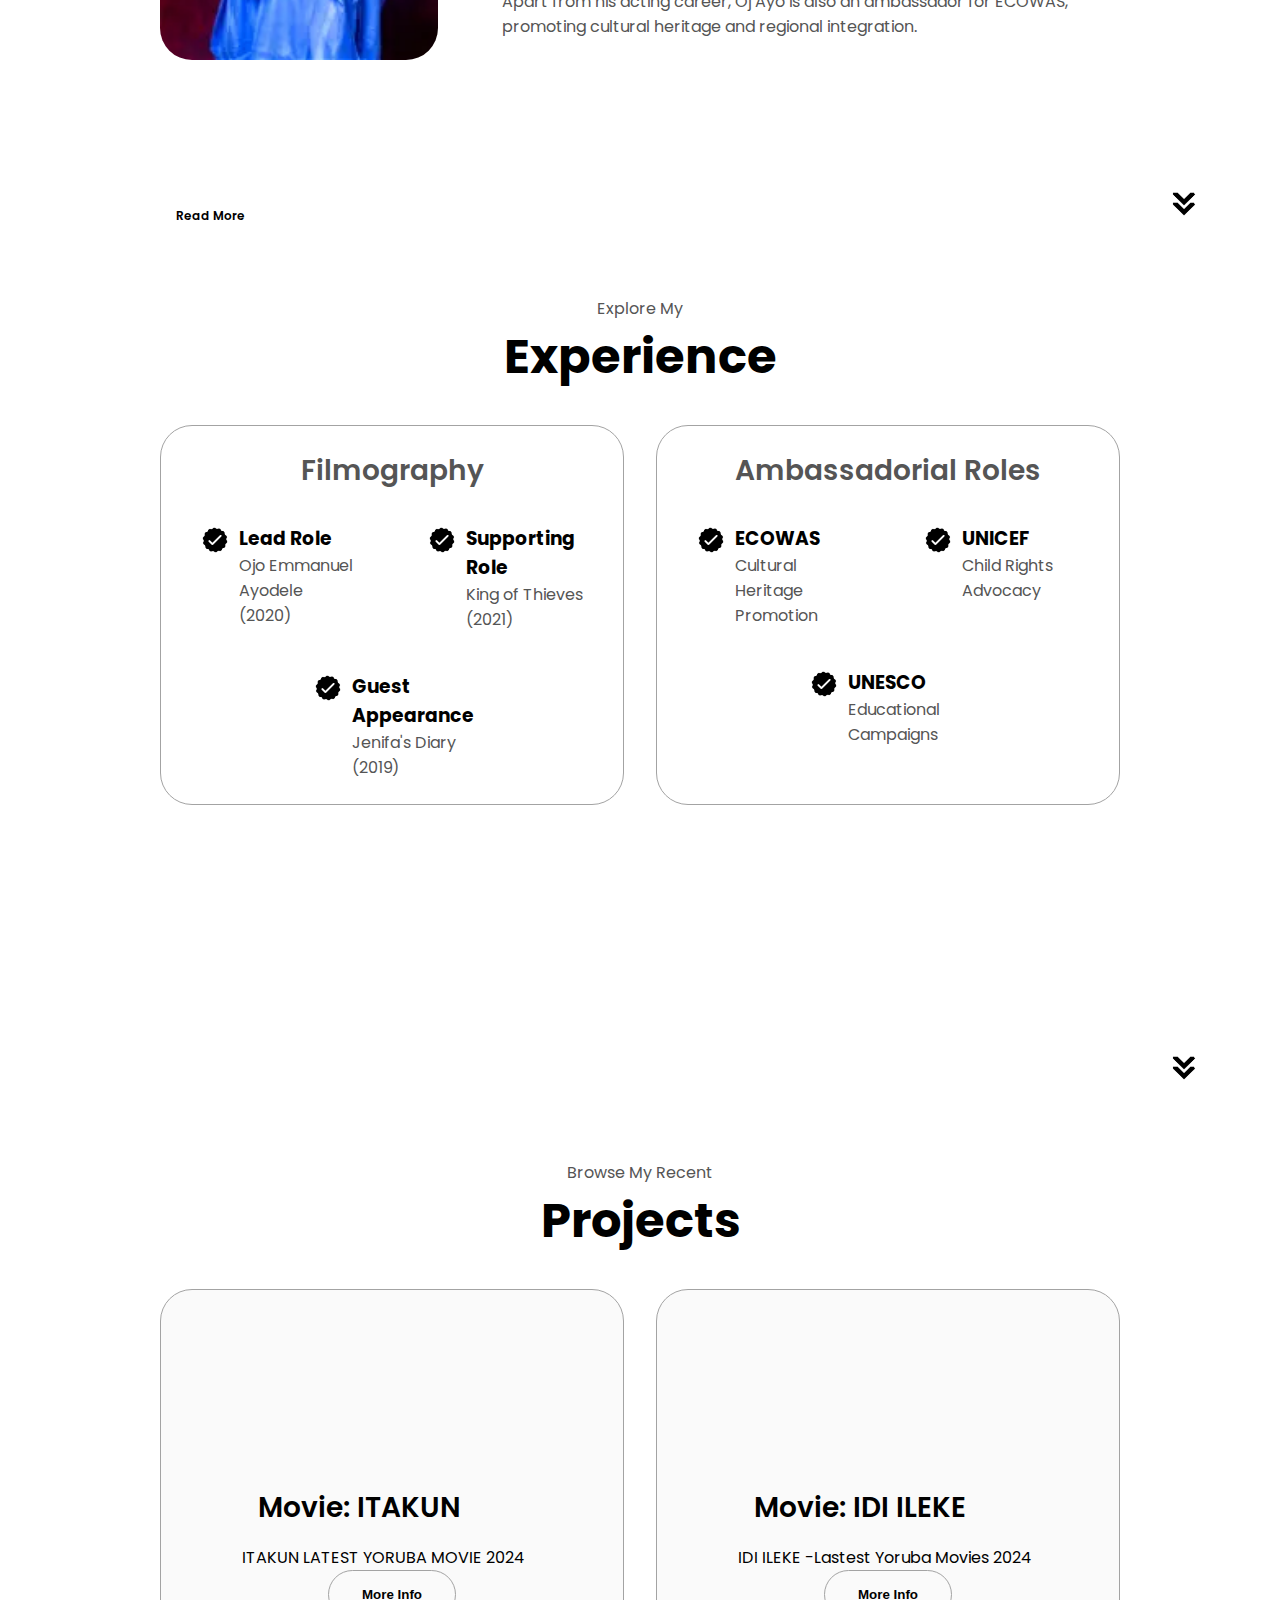
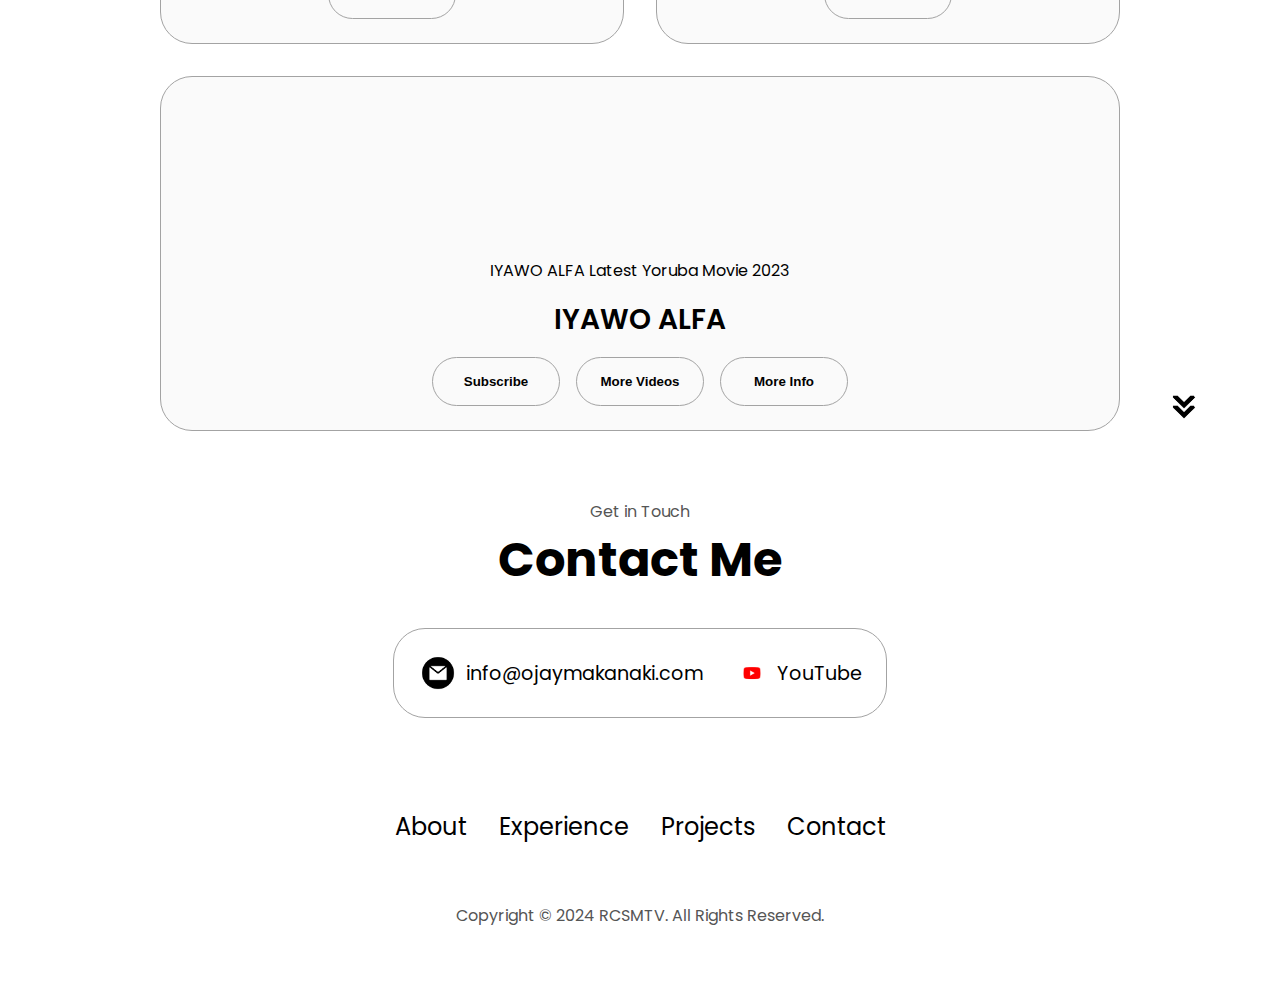
==== commit b9036068: "Update index.html" ====
--- a/index.html
+++ b/index.html
@@ -95,7 +95,7 @@
       <div class="section-container">
         <div class="section__pic-container">
           <img
-            src="./assets/about-pic.png"
+            src="./assets/ojaysecond.webp"
             alt="Profile picture"
             class="about-pic"
           />
--- a/style.css
+++ b/style.css
@@ -224,6 +224,12 @@
 }
 
 /* PROFILE SECTION */
+.profile-pic {
+  width: 200px; 
+  height: auto; 
+  border-radius: 50%; 
+  object-fit: cover; 
+}
 
 #profile {
   display: flex;
